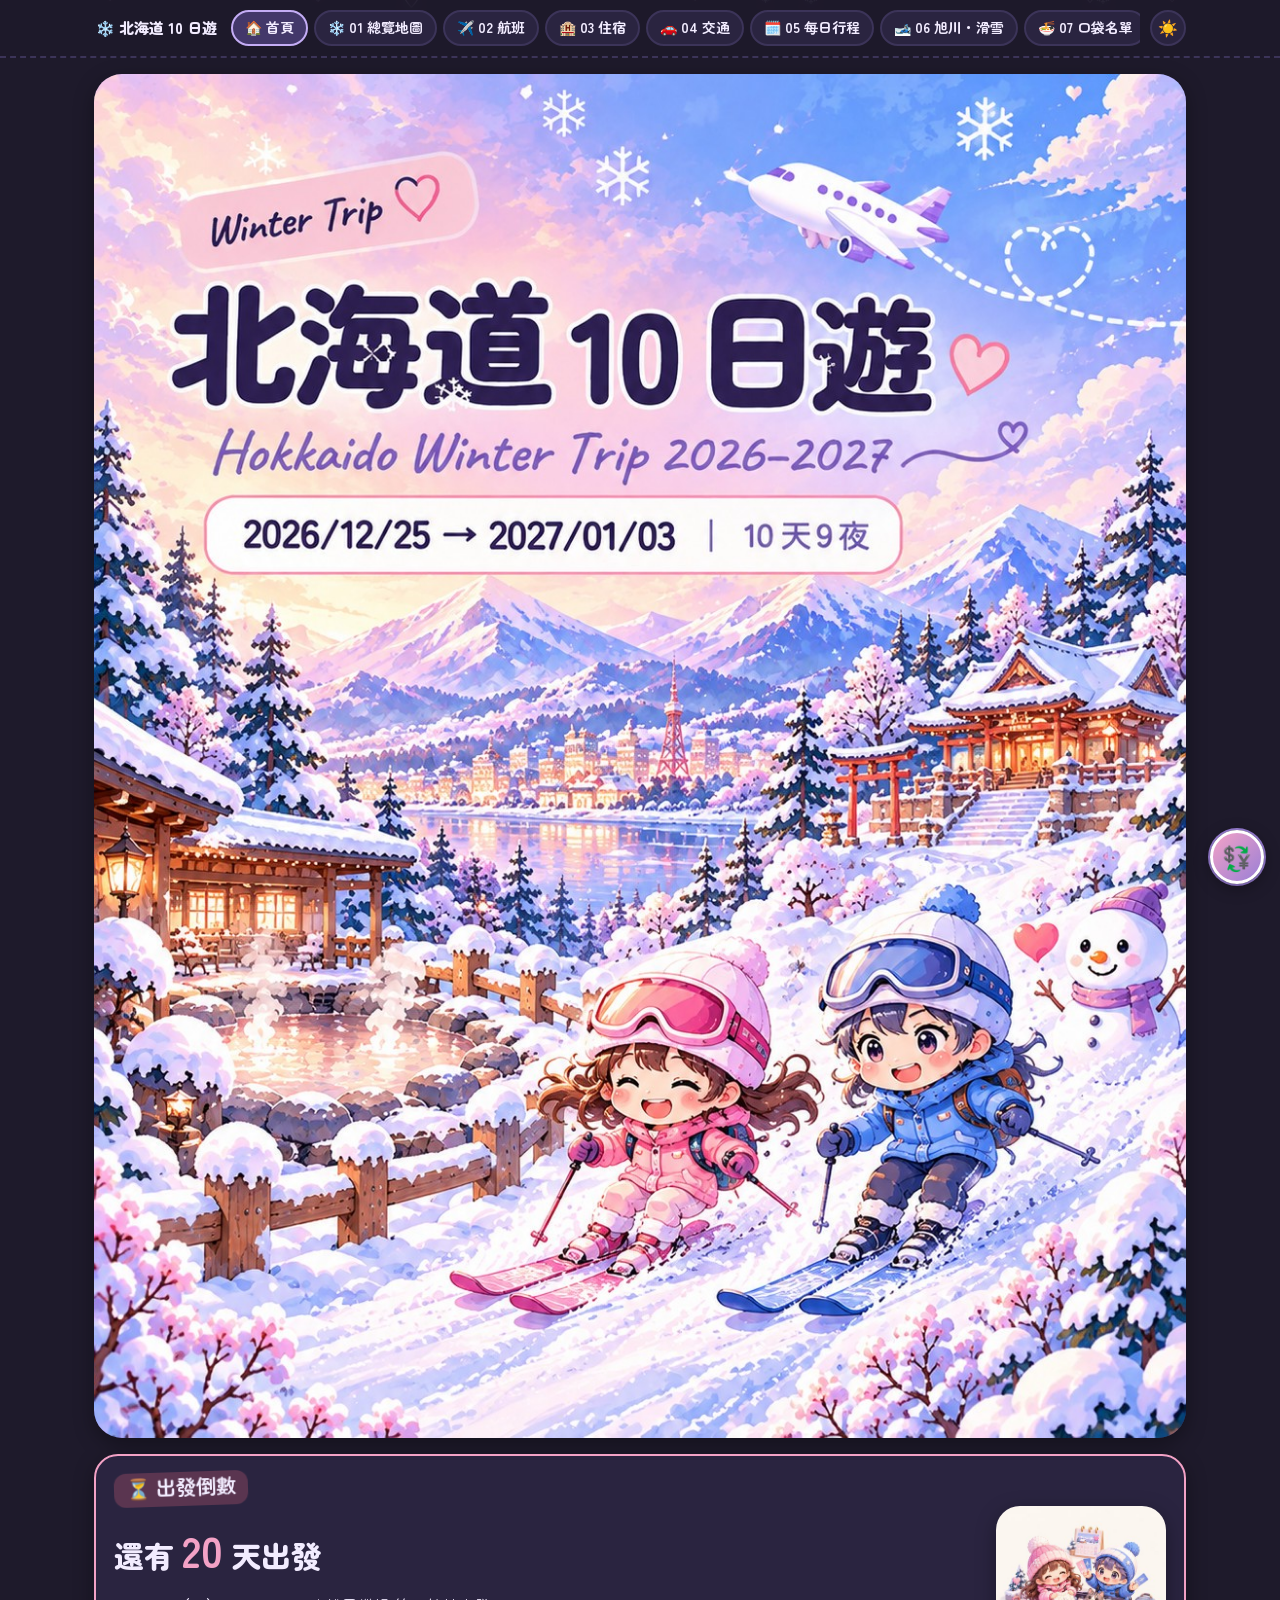
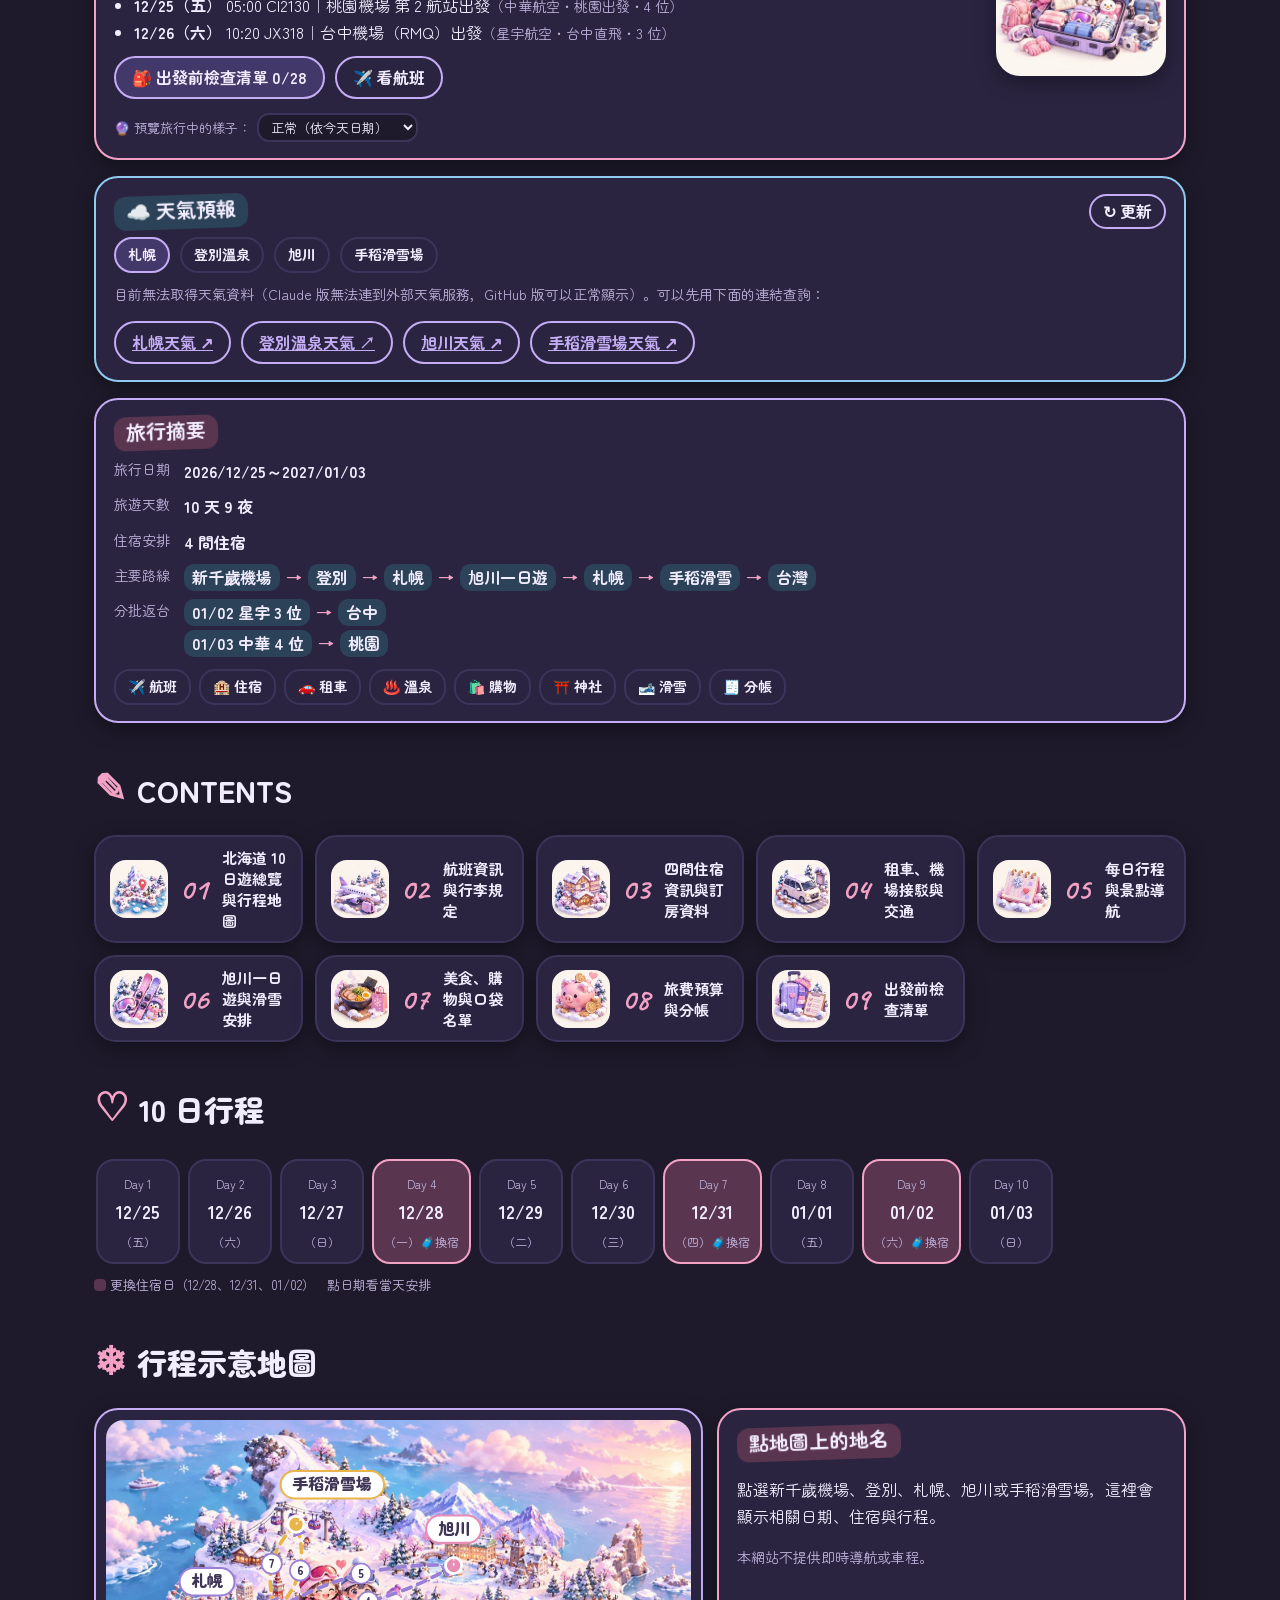
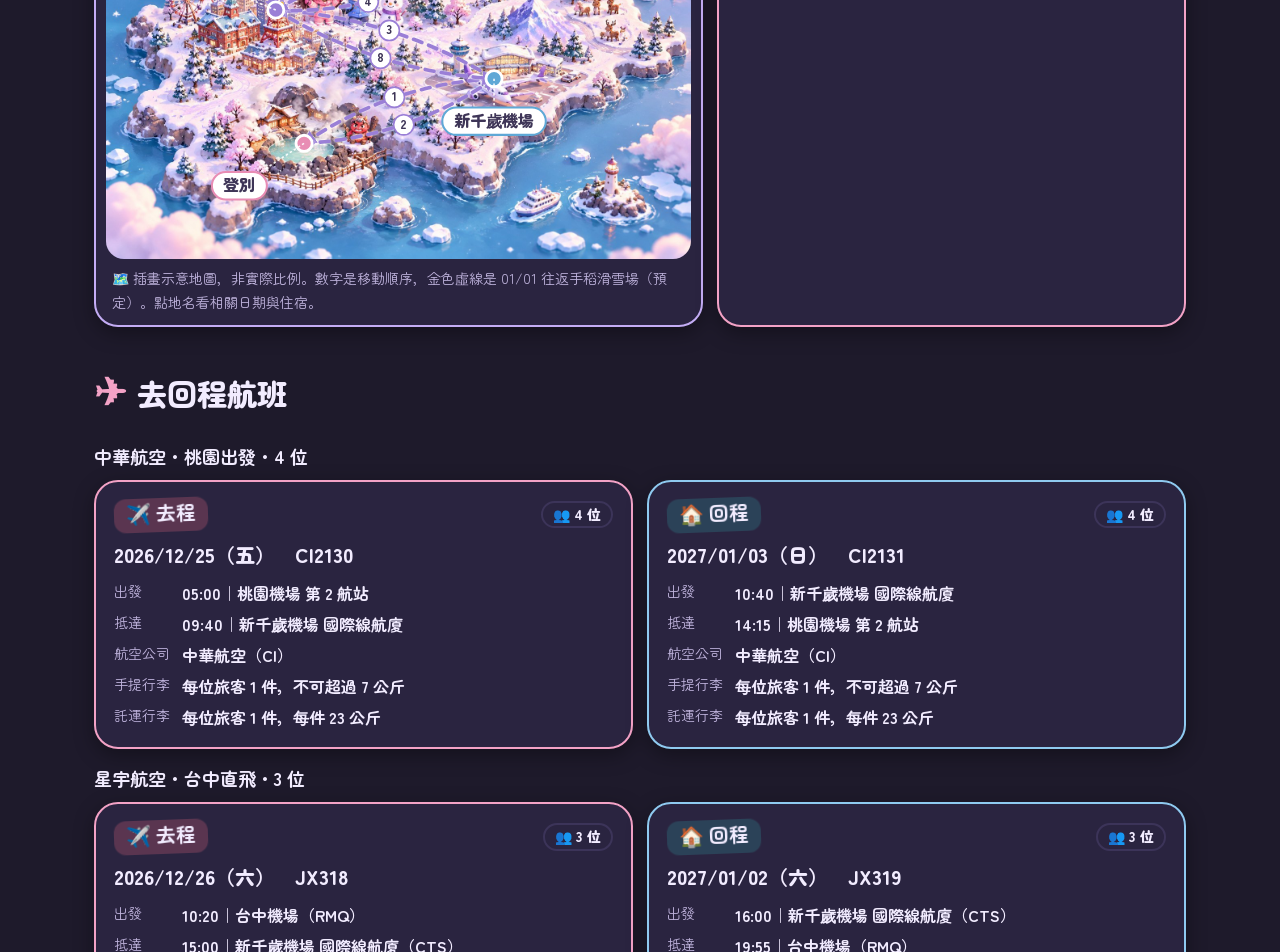
==== v2/index.html @ 9e9e522d "v2 拆檔：css/js/images/data 分離，畫面不變；sw.js 改為 3 秒逾時 Co-Authored-By: Claude Opus 5.5 <noreply@anthropic.c" ====
<!DOCTYPE html>
<html lang="zh-Hant">
<head>
<meta charset="UTF-8">
<meta name="robots" content="noindex, nofollow">
<meta name="theme-color" content="#9a7fd6">
<link rel="manifest" href="manifest.webmanifest">
<link rel="apple-touch-icon" href="icon-192.png">
<meta name="apple-mobile-web-app-capable" content="yes">
<meta name="apple-mobile-web-app-title" content="北海道10日遊">
<meta name="viewport" content="width=device-width, initial-scale=1, viewport-fit=cover">
<script>(function(){try{var n=new Date(),h=n.getHours(),d=new Date(n);if(h<6)d.setDate(d.getDate()-1);var p=d.toDateString()+((h>=6&&h<18)?"D":"N"),t=(h>=18||h<6)?"dark":"light",o=JSON.parse(localStorage.getItem("hk-theme")||"null");if(o&&o.p===p)t=o.t;document.documentElement.dataset.theme=t;}catch(e){}})();</script>
<title>❄️ 北海道 10 日遊｜Hokkaido Winter Trip 2026–2027</title>
<link rel="preconnect" href="https://fonts.googleapis.com">
<link rel="preconnect" href="https://fonts.gstatic.com" crossorigin>
<link href="https://fonts.googleapis.com/css2?family=Zen+Maru+Gothic:wght@400;500;700;900&family=Caveat:wght@600;700&display=swap" rel="stylesheet">
<link rel="stylesheet" href="css/style.css">
</head>
<body>
<div class="snow" id="snow" aria-hidden="true"></div>

<header class="top">
  <div class="top-in">
    <button class="brand" data-go="home" aria-label="回首頁">❄️ 北海道 10 日遊</button>
    <nav class="nav" id="nav" aria-label="章節"></nav>
    <button class="theme-t" id="themeT" aria-label="切換深淺色">🌙</button>
  </div>
</header>

<main class="wrap" id="app"></main>
<footer>❄️ Hokkaido Winter Trip 2026–2027 ・ 標示 <span class="tbd">待確認</span> 的資料尚未確定，請以訂位紀錄為準</footer>

<script type="module" src="js/main.js"></script>
</body>
</html>
---- v2/css/style.css ----
:root{
  --bg:#fbf6f1; --card:#fffdfa; --ink:#3e3557; --soft:#776d92; --line:#ecdff3;
  --pink:#f7cfe0; --pink-d:#e88db4; --lilac:#ddd0f6; --lilac-d:#9a7fd6;
  --ice:#d3ecfa; --ice-d:#5fa8d6; --cream:#fff6e6;
  --tbd-bg:#fff0c4; --tbd-ink:#8a5a00; --tbd-line:#e9c56a;
  --shadow:0 6px 20px rgba(154,127,214,.16);
  --hero1:#f9d6e6; --hero2:#e3d6fa; --hero3:#d6eefc;
  --snow:#ffffff;
  box-sizing:border-box;
  padding-top:env(safe-area-inset-top,0px);
  padding-bottom:env(safe-area-inset-bottom,0px);
}
@media (prefers-color-scheme: dark){
  :root:not([data-theme="light"]){
    --bg:#1e1a2b; --card:#2a2440; --ink:#f2ecff; --soft:#bfb3dc; --line:#3c3459;
    --pink:#5a3550; --pink-d:#f3a2c6; --lilac:#43386a; --lilac-d:#c4adf5;
    --ice:#2b4258; --ice-d:#8fcaf0; --cream:#332b45;
    --tbd-bg:#4a3a12; --tbd-ink:#ffd879; --tbd-line:#8a6d22;
    --shadow:0 6px 20px rgba(0,0,0,.35);
    --hero1:#4a2e48; --hero2:#3a3165; --hero3:#264259; --snow:#e8e4ff;
  }
}
:root[data-theme="dark"]{
  --bg:#1e1a2b; --card:#2a2440; --ink:#f2ecff; --soft:#bfb3dc; --line:#3c3459;
  --pink:#5a3550; --pink-d:#f3a2c6; --lilac:#43386a; --lilac-d:#c4adf5;
  --ice:#2b4258; --ice-d:#8fcaf0; --cream:#332b45;
  --tbd-bg:#4a3a12; --tbd-ink:#ffd879; --tbd-line:#8a6d22;
  --shadow:0 6px 20px rgba(0,0,0,.35);
  --hero1:#4a2e48; --hero2:#3a3165; --hero3:#264259; --snow:#e8e4ff;
}
*,*::before,*::after{box-sizing:inherit}
html{scroll-padding-top:calc(env(safe-area-inset-top,0px) + 70px);-webkit-text-size-adjust:100%}
body{margin:0;background:var(--bg);color:var(--ink);
  font-family:"Zen Maru Gothic","PingFang TC","Noto Sans TC","Microsoft JhengHei",sans-serif;
  font-size:16px;line-height:1.7}
img,svg{max-width:100%}
a{color:var(--lilac-d)}
button{font:inherit;color:inherit;cursor:pointer}
:focus-visible{outline:3px solid var(--ice-d);outline-offset:2px;border-radius:10px}

/* snow */
.snow{position:fixed;inset:0;pointer-events:none;overflow:hidden;z-index:0}
.snow i{position:absolute;top:-20px;color:var(--snow);opacity:.8;font-style:normal;
  animation:fall linear infinite;text-shadow:0 0 4px rgba(154,127,214,.4)}
@keyframes fall{to{transform:translateY(110vh) rotate(200deg)}}
@media (prefers-reduced-motion:reduce){.snow{display:none}}

/* top bar */
.top{position:sticky;top:env(safe-area-inset-top,0px);z-index:20;
  background:color-mix(in srgb,var(--bg) 88%,transparent);backdrop-filter:blur(8px);
  border-bottom:2px dashed var(--line)}
.top-in{max-width:1120px;margin:0 auto;padding:8px 14px;display:flex;align-items:center;gap:10px}
.brand{font-weight:900;white-space:nowrap;font-size:15px;border:0;background:none;padding:4px 2px}
.nav{display:flex;gap:6px;overflow-x:auto;scrollbar-width:none;flex:1;padding:2px}
.nav::-webkit-scrollbar{display:none}
.chip{border:2px solid var(--line);background:var(--card);border-radius:999px;padding:4px 12px;
  white-space:nowrap;font-size:14px;font-weight:700}
.chip[aria-current="page"]{background:var(--lilac);border-color:var(--lilac-d)}

.wrap{position:relative;z-index:1;max-width:1120px;margin:0 auto;padding:16px 14px 60px}

/* hero */
.hero{position:relative;border-radius:32px;overflow:hidden;
  background:linear-gradient(135deg,var(--hero1),var(--hero2) 55%,var(--hero3));
  padding:28px 22px 0;box-shadow:var(--shadow)}
.hero h1{margin:0;font-size:clamp(28px,6vw,52px);line-height:1.15;font-weight:900;letter-spacing:.02em}
.hero .en{font-family:Caveat,cursive;font-size:clamp(22px,4vw,34px);color:var(--lilac-d);display:block;margin-top:4px}
.dates{display:inline-flex;flex-wrap:wrap;gap:8px;align-items:center;margin:14px 0 6px;
  background:var(--card);border-radius:18px;padding:8px 14px;font-weight:900;font-size:clamp(17px,3.4vw,22px);
  border:2px solid var(--pink-d)}
.dates small{font-weight:500;font-size:14px;color:var(--soft)}
.hero-art{display:flex;align-items:flex-end;justify-content:space-between;gap:10px;margin-top:6px}
.hero-art .mtn{flex:1;min-width:0}
.hero-art .kids{width:min(230px,42%);flex:none}

/* text bits */
.hand{font-family:Caveat,"Zen Maru Gothic",cursive;font-weight:700}
.tag{display:inline-block;font-family:Caveat,"Zen Maru Gothic",cursive;font-weight:700;font-size:20px;
  background:var(--pink);padding:0 12px;border-radius:12px;transform:rotate(-2deg)}
.tag.ice{background:var(--ice)} .tag.lilac{background:var(--lilac)}
h2.sec{display:flex;align-items:center;gap:10px;font-size:clamp(22px,4vw,30px);margin:34px 0 12px;font-weight:900}
h2.sec .no{font-family:Caveat,cursive;font-size:1.3em;color:var(--pink-d)}
h3{margin:0 0 6px;font-size:18px}
.muted{color:var(--soft);font-size:14px}
.tbd{display:inline-block;background:var(--tbd-bg);color:var(--tbd-ink);border:1.5px dashed var(--tbd-line);
  border-radius:999px;padding:0 9px;font-size:.86em;font-weight:700;white-space:nowrap;line-height:1.6}
.tbd::before{content:"⏳ "}
.ok{display:inline-block;background:var(--ice);border-radius:999px;padding:0 9px;font-size:.86em;font-weight:700}

/* cards */
.card{background:var(--card);border:2px solid var(--line);border-radius:24px;padding:16px 18px;box-shadow:var(--shadow)}
.card.pink{border-color:var(--pink-d)} .card.ice{border-color:var(--ice-d)} .card.lilac{border-color:var(--lilac-d)}
.grid{display:grid;gap:14px;grid-template-columns:repeat(auto-fit,minmax(250px,1fr))}
.grid2{display:grid;gap:14px;grid-template-columns:repeat(auto-fit,minmax(300px,1fr))}
dl.kv{display:grid;grid-template-columns:auto 1fr;gap:4px 12px;margin:8px 0 0}
dl.kv dt{color:var(--soft);font-size:14px;white-space:nowrap}
dl.kv dd{margin:0;font-weight:700;min-width:0;overflow-wrap:anywhere}
.big{font-size:20px;font-weight:900}

/* day strip */
.strip{display:flex;gap:8px;overflow-x:auto;padding:4px 2px 10px;scrollbar-width:thin}
.daybtn{flex:none;min-width:84px;border:2px solid var(--line);background:var(--card);border-radius:18px;padding:8px 10px;text-align:center}
.daybtn b{display:block;font-size:18px}
.daybtn span{font-size:12px;color:var(--soft)}
.daybtn.move{border-color:var(--pink-d);background:var(--pink)}
.daybtn[aria-pressed="true"]{outline:3px solid var(--lilac-d);background:var(--lilac)}
.legend{display:flex;flex-wrap:wrap;gap:12px;font-size:13px;color:var(--soft)}
.legend i{display:inline-block;width:12px;height:12px;border-radius:4px;vertical-align:-1px;margin-right:4px}

/* map */
.mapbox{display:grid;gap:14px;grid-template-columns:minmax(0,1.3fr) minmax(0,1fr)}
@media (max-width:760px){.mapbox{grid-template-columns:1fr}}
.map svg{width:100%;height:auto;display:block}
.pt{cursor:pointer}
.pt circle.dot{transition:r .15s}
.pt:hover circle.dot,.pt.on circle.dot{r:11}
.pt text{font-family:"Zen Maru Gothic",sans-serif;font-weight:900;font-size:14px;fill:var(--ink);paint-order:stroke;stroke:var(--card);stroke-width:4px}

/* swap (change hotel) */
.swap{display:grid;grid-template-columns:1fr auto 1fr;gap:10px;align-items:stretch}
.swap .arrow{align-self:center;font-size:26px;color:var(--pink-d);font-weight:900}
@media (max-width:620px){.swap{grid-template-columns:1fr}.swap .arrow{transform:rotate(90deg);justify-self:center}}
.out{background:var(--pink)!important} .in{background:var(--ice)!important}
.flag{display:inline-block;background:var(--pink-d);color:#fff;border-radius:10px;padding:0 10px;font-weight:900;font-size:14px}

/* contents */
.toc{display:grid;gap:12px;grid-template-columns:repeat(auto-fit,minmax(200px,1fr))}
.toc button{text-align:left;border:2px solid var(--line);background:var(--card);border-radius:22px;padding:14px 16px;
  display:flex;gap:12px;align-items:center;box-shadow:var(--shadow)}
.toc button:hover{border-color:var(--lilac-d)}
.toc .n{font-family:Caveat,cursive;font-size:34px;line-height:1;color:var(--pink-d);font-weight:700;min-width:36px}
.toc .t{font-weight:700;font-size:15px;line-height:1.4}

/* table */
.tbl{overflow-x:auto;border-radius:18px;border:2px solid var(--line);background:var(--card)}
table{border-collapse:collapse;width:100%;min-width:560px;font-size:15px}
th,td{padding:10px 12px;text-align:left;border-bottom:1px dashed var(--line);vertical-align:top}
th{background:var(--lilac);font-weight:900;white-space:nowrap}
tr:last-child td{border-bottom:0}

/* forms */
input[type=number],input[type=text]{font:inherit;color:var(--ink);background:var(--bg);border:2px solid var(--line);border-radius:12px;padding:6px 10px;width:100%}
.btn{border:2px solid var(--lilac-d);background:var(--lilac);border-radius:999px;padding:6px 16px;font-weight:700}
.btn[disabled]{opacity:.55;cursor:not-allowed}
.btn.ghost{background:var(--card)}
.check{display:flex;gap:10px;align-items:flex-start;padding:8px 4px;border-bottom:1px dashed var(--line)}
.check input{width:20px;height:20px;margin-top:4px;accent-color:var(--pink-d);flex:none}
.check.done span{text-decoration:line-through;color:var(--soft)}
.bar{height:12px;border-radius:999px;background:var(--line);overflow:hidden}
.bar i{display:block;height:100%;background:linear-gradient(90deg,var(--pink-d),var(--lilac-d))}

.note{background:var(--cream);border:2px dashed var(--tbd-line);border-radius:18px;padding:12px 14px;font-size:15px}
.row{display:flex;gap:10px;flex-wrap:wrap;align-items:center}
.pager{display:flex;justify-content:space-between;gap:10px;margin-top:16px}
ul.clean{margin:6px 0 0;padding-left:20px}
footer{position:relative;z-index:1;text-align:center;color:var(--soft);font-size:13px;padding:10px 14px 30px}
.theme-t{border:2px solid var(--line);background:var(--card);border-radius:999px;width:36px;height:36px;flex:none}

/* v2 cover */
.cover{margin:0;border-radius:28px;overflow:hidden;box-shadow:var(--shadow);background:var(--hero2)}
.cover img{display:block;width:100%;height:auto}
@media (max-width:699px){.cover{max-width:560px;margin:0 auto}}
.summary{margin-top:16px}
.summary dl.kv{grid-template-columns:auto 1fr;gap:8px 14px}
.route{display:flex;flex-wrap:wrap;align-items:center;gap:4px 6px}
.route b{background:var(--ice);border-radius:10px;padding:0 8px;font-weight:700;white-space:nowrap}
.route i{font-style:normal;color:var(--pink-d);font-weight:900}
.icons{display:flex;flex-wrap:wrap;gap:8px;margin-top:12px}
.icons button{border:2px solid var(--line);background:var(--card);border-radius:16px;padding:4px 12px;font-size:14px;font-weight:700}
.icons button:hover{border-color:var(--pink-d)}
.warn{background:var(--tbd-bg);color:var(--tbd-ink);border:1.5px dashed var(--tbd-line);border-radius:14px;padding:8px 12px;font-size:14px;margin-top:10px}
.perk{background:var(--cream);border-radius:14px;padding:8px 12px;margin-top:10px;font-size:14px}
.perk ul{margin:2px 0 0;padding-left:18px}
.pk-tags{display:flex;flex-wrap:wrap;gap:6px;margin:6px 0}
.pk-tags span{background:var(--lilac);border-radius:999px;padding:0 10px;font-size:13px;font-weight:700}
textarea{font:inherit;color:var(--ink);background:var(--bg);border:2px solid var(--line);border-radius:12px;padding:6px 10px;width:100%;min-height:64px;resize:vertical}
.mine{margin-top:10px;font-size:14px}
.mine summary{cursor:pointer;font-weight:700;color:var(--lilac-d)}
.stars{display:flex;gap:8px;flex-wrap:wrap;margin-top:8px}
.stars label{display:flex;gap:6px;align-items:center;font-size:14px;font-weight:700;background:var(--bg);border-radius:999px;padding:2px 10px;border:2px solid var(--line)}
.stars input{accent-color:var(--pink-d)}
.cand{display:flex;justify-content:space-between;gap:8px;align-items:center;padding:6px 0;border-bottom:1px dashed var(--line)}
.plan{margin:6px 0 0;padding-left:20px}
.plan li{margin:2px 0}
.cat-h{display:flex;align-items:center;gap:8px;margin:22px 0 10px;font-size:20px;font-weight:900}


/* v4 chapter 03 layout */
.stay-tl{overflow-x:auto;margin:0 0 16px}
.stay-tl .tl{display:grid;grid-template-columns:repeat(9,minmax(52px,1fr));gap:4px;min-width:500px}
.tl button{border:0;border-radius:12px;padding:6px 8px;font-weight:700;font-size:13px;text-align:left;line-height:1.35}
.tl .x{background:transparent;border:2px dashed var(--pink-d);font-size:12px;padding:3px 8px}
.tl small{font-size:11px;color:var(--soft);text-align:center}
.c1{background:var(--pink)} .c2{background:var(--ice)} .c3{background:var(--lilac)} .c4{background:var(--cream);outline:2px solid var(--line)}
.hwide{display:grid;gap:18px;grid-template-columns:minmax(0,1fr) minmax(0,1.75fr);align-items:start}
@media (max-width:860px){.hwide{grid-template-columns:1fr}}
.hw-books{display:grid;gap:12px;grid-template-columns:1fr 1fr}
@media (max-width:560px){.hw-books{grid-template-columns:1fr}}
.tix{border:2px dashed var(--pink-d);border-radius:18px;padding:12px 14px;background:var(--bg)}
.tix.b2{border-color:var(--ice-d)}
.tix .lb{font-weight:900;font-size:15px}
.hrow{display:grid;gap:14px;grid-template-columns:1fr;margin-top:14px}
@media (min-width:760px){.hrow{grid-template-columns:repeat(3,minmax(0,1fr))}}
.hcard{display:flex;flex-direction:column}
.hcard .mapgo{margin-top:auto;padding-top:12px}
.htop{display:flex;justify-content:space-between;align-items:center;gap:8px}
.nights{background:var(--card);border:2px solid var(--line);border-radius:999px;padding:0 10px;font-weight:900;font-size:14px;white-space:nowrap}
.hdates{display:grid;grid-template-columns:1fr auto 1fr;gap:6px;align-items:center;margin:10px 0 0;background:var(--bg);border-radius:14px;padding:8px 10px}
.hdates div{display:flex;flex-direction:column;line-height:1.35}
.hdates small{font-size:12px;color:var(--soft)} .hdates b{font-size:17px} .hdates span{font-size:13px}
.hdates .ar{color:var(--pink-d);font-weight:900;font-size:18px}
.stats{display:grid;grid-template-columns:1.25fr .7fr 1.15fr;gap:6px;margin-top:8px}
.stats div{background:var(--bg);border-radius:12px;padding:6px 8px;line-height:1.3;min-width:0}
.stats small{display:block;font-size:12px;color:var(--soft)} .stats b{font-size:15px;overflow-wrap:anywhere}
.addr{font-size:14px;margin:10px 0 0;overflow-wrap:anywhere}
.caution{background:var(--ice);border:1.5px dashed var(--ice-d);border-radius:14px;padding:8px 12px;font-size:14px;margin-top:10px;font-weight:700}

#toast{position:fixed;left:50%;bottom:calc(20px + env(safe-area-inset-bottom,0px));transform:translate(-50%,20px);opacity:0;pointer-events:none;
  background:var(--ink);color:var(--bg);padding:8px 16px;border-radius:999px;font-weight:700;font-size:14px;transition:.25s;z-index:50}
#toast.show{opacity:1;transform:translate(-50%,0)}
.pk-form{display:grid;gap:10px;grid-template-columns:repeat(3,minmax(0,1fr));margin-top:10px}
.pk-form label{display:flex;flex-direction:column;gap:4px;font-size:14px;font-weight:700}
.pk-form .full{grid-column:1/-1}
@media (max-width:640px){.pk-form{grid-template-columns:1fr}}
select{font:inherit;color:var(--ink);background:var(--bg);border:2px solid var(--line);border-radius:12px;padding:6px 10px;width:100%}
.pk-grid{grid-template-columns:repeat(auto-fill,minmax(250px,1fr))}

.pk-sub{font-weight:900;font-size:15px;margin-top:4px}
.pk-tr{border:2px dashed var(--line);border-radius:14px;padding:8px 12px;display:flex;flex-wrap:wrap;gap:6px 12px;margin:0}
.pk-tr legend{font-weight:700;font-size:14px;padding:0 6px}
.pk-tr label{flex-direction:row!important;align-items:center;gap:4px!important;font-weight:500!important}
.pk-tr input{accent-color:var(--lilac-d);width:auto}
.pk-extra-row{display:grid;grid-template-columns:1fr 1.6fr auto;gap:6px;margin-top:6px}
@media (max-width:560px){.pk-extra-row{grid-template-columns:1fr auto}.pk-extra-row [data-xv]{grid-column:1/2}}
.tag{white-space:nowrap}
.htop{flex-wrap:wrap}

.wrap{padding-bottom:100px}
.today-card{margin-top:16px}
.today-big{font-size:clamp(22px,5vw,30px);font-weight:900;margin:8px 0 4px}
.today-big b{color:var(--pink-d);font-size:1.4em}
.preview-sel{display:flex;flex-wrap:wrap;gap:6px;align-items:center;margin-top:14px;font-size:13px;color:var(--soft)}
.preview-sel select{width:auto;font-size:13px;padding:2px 8px}
.daybtn{position:relative}
.daybtn.is-today{border-color:var(--lilac-d);box-shadow:0 0 0 3px var(--lilac)}
.tdy{position:absolute;top:-9px;left:50%;transform:translateX(-50%);background:var(--lilac-d);color:#fff;font-style:normal;font-size:11px;font-weight:900;border-radius:999px;padding:0 8px;white-space:nowrap}
.today-chip{background:var(--pink);border-color:var(--pink-d)}
.fx-fab{position:fixed;right:16px;bottom:calc(16px + env(safe-area-inset-bottom,0px));z-index:40;width:54px;height:54px;border-radius:50%;
  border:3px solid #fff;background:linear-gradient(135deg,#f3a2c6,#9a7fd6);font-size:24px;box-shadow:0 4px 16px rgba(0,0,0,.35),0 0 0 2px #9a7fd6}
.fx-panel{position:fixed;right:16px;bottom:calc(80px + env(safe-area-inset-bottom,0px));z-index:41;width:min(340px,calc(100vw - 32px));
  max-height:calc(100vh - 140px);overflow:auto;background:var(--card);border:2px solid var(--lilac-d);border-radius:22px;padding:14px 16px;box-shadow:0 10px 30px rgba(0,0,0,.2)}
.fx-panel[hidden]{display:none}
.fx-row{display:grid;grid-template-columns:auto 1fr auto;gap:8px;align-items:center;font-weight:700;font-size:14px;margin-top:8px}
.fx-row input{font-size:18px}
.fx-quick{display:grid;grid-template-columns:repeat(2,1fr);gap:6px;margin-top:12px}
.fx-quick button{border:2px solid var(--line);background:var(--bg);border-radius:12px;padding:6px;font-size:13px;line-height:1.35}
.fx-quick b{color:var(--pink-d)}
.fx-quick p{grid-column:1/-1}

.imap{position:relative;border-radius:18px;overflow:hidden;line-height:0}
.imap img{display:block;width:100%;height:auto}
.imap svg{position:absolute;inset:0;width:100%;height:100%}
.rt{fill:none;stroke:#9a7fd6;stroke-width:9;stroke-linecap:round;stroke-dasharray:22 18;animation:flow 1.6s linear infinite;filter:drop-shadow(0 0 3px #fff)}
.rt-tbd{stroke:#e9b44a}
@keyframes flow{to{stroke-dashoffset:-40}}
.rt-n{font:900 30px "Zen Maru Gothic",sans-serif;fill:#3e3557}
.pt .pill-t{stroke:none;font:900 40px "Zen Maru Gothic","PingFang TC",sans-serif;fill:#3e3557}
.pt .tdy-t{stroke:none;font:900 28px "Zen Maru Gothic",sans-serif;fill:#fff}
.pt{cursor:pointer}
.pt .dot{transition:r .15s}
.pt:hover .dot,.pt.on .dot{r:28}
.pt.on .pill{stroke-width:9}
.pulse{animation:pulse 1.6s ease-out infinite;transform-box:fill-box;transform-origin:center}
@keyframes pulse{0%{opacity:1;transform:scale(.8)}100%{opacity:0;transform:scale(2)}}
@media (prefers-reduced-motion:reduce){.rt,.pulse{animation:none}}
.pt:focus{outline:none}
.pt:focus-visible .pill{stroke:#3e3557;stroke-width:9}
.split{font-size:13px;color:var(--soft);margin-top:3px}
.split-box{margin-top:10px;background:var(--cream);border-radius:14px;padding:8px 12px;font-weight:700;font-size:14px;display:grid;gap:4px}
.pk-tags .pk-city{background:var(--pink);color:var(--ink)}
.pk-tags .pk-venue{background:var(--cream);border:1.5px solid var(--line)}
.pk-tags .v-室內{background:var(--ice)} .pk-tags .v-戶外{background:#dff3e4} .pk-tags .v-園區{background:var(--lilac)}
@media (prefers-color-scheme: dark){:root:not([data-theme="light"]) .pk-tags .v-戶外{background:#2f4a38}}
:root[data-theme="dark"] .pk-tags .v-戶外{background:#2f4a38}
.h-head{display:flex;align-items:center;gap:12px;margin-top:8px}
.hotel-pic{width:92px;height:92px;flex:none;border-radius:20px;object-fit:cover;background:#fbf6f1;border:2px solid var(--line);box-shadow:var(--shadow)}
.hotel-pic.big{width:120px;height:120px;border-radius:24px}
.hotel-pic.sm{width:60px;height:60px;border-radius:14px}
.line-box{display:flex;gap:12px;align-items:flex-start}
.line-qr{width:110px;height:auto;flex:none;border-radius:10px;background:#fff;padding:6px;border:2px solid var(--line);cursor:zoom-in;transition:width .2s}
.line-qr.zoom{width:240px;cursor:zoom-out}
@media (max-width:480px){.line-box{flex-direction:column}.line-qr.zoom{width:100%;max-width:280px}}
.cp{border:1.5px solid var(--lilac-d);background:var(--card);color:var(--lilac-d);border-radius:999px;font-size:12px;font-weight:700;padding:0 8px;margin-left:4px;vertical-align:middle}
.vjw td{vertical-align:middle}
.vjw-kv{gap:8px 12px}
.vjw-kv dt{padding-top:2px}
@media (max-width:600px){
  .tbl.stack table{min-width:0}
  .tbl.stack thead{display:none}
  .tbl.stack tr{display:block;padding:10px 12px;border-bottom:1px dashed var(--line)}
  .tbl.stack tr:last-child{border-bottom:0}
  .tbl.stack td,.tbl.stack tbody th{display:flex;gap:10px;padding:2px 0;border:0;background:none;text-align:left;white-space:normal}
  .tbl.stack td::before,.tbl.stack tbody th::before{content:attr(data-label);flex:none;width:72px;color:var(--soft);font-size:13px;font-weight:500}
  .tbl.stack td:first-child,.tbl.stack tbody th:first-child{font-weight:900;font-size:15px;padding-bottom:4px}
  .tbl.stack td:first-child::before,.tbl.stack tbody th:first-child::before{display:none}
  .tbl.stack td:empty,.tbl.stack tbody th:empty{display:none}
  .tbl.stack tbody tr:has(th){background:var(--lilac)}
  .fx-fab{width:46px;height:46px;font-size:20px;opacity:.92}
}
.sec-ic{width:52px;height:52px;border-radius:14px;object-fit:cover;flex:none;box-shadow:var(--shadow)}
.toc-ic{width:58px;height:58px;border-radius:16px;object-fit:cover;flex:none}
.toc button{padding:10px 14px}
.toc .n{min-width:30px;font-size:30px}
.today-wrap{display:flex;gap:16px;align-items:flex-start}
.today-body{flex:1;min-width:0}
.mascot{width:170px;height:170px;flex:none;border-radius:24px;object-fit:cover;order:2;box-shadow:var(--shadow)}
@media (max-width:640px){.today-wrap{flex-direction:column;align-items:center}.mascot{order:0;width:190px;height:190px}.today-body{width:100%}}
.pk-note{margin:8px 0 0;white-space:pre-line}
.pk-note.clamp{display:-webkit-box;-webkit-line-clamp:2;-webkit-box-orient:vertical;overflow:hidden;white-space:normal}
.pk-more{padding:6px 12px}
details.fold{margin-top:12px;background:var(--card);border:2px solid var(--line);border-radius:20px;box-shadow:var(--shadow)}
details.fold>summary{list-style:none;cursor:pointer;padding:14px 18px;font-weight:900;font-size:17px;display:flex;justify-content:space-between;align-items:center;gap:10px}
details.fold>summary::-webkit-details-marker{display:none}
.fold-ar{color:var(--lilac-d);transition:transform .2s}
details.fold[open] .fold-ar{transform:rotate(180deg)}
details.fold[open]>summary{border-bottom:2px dashed var(--line)}
.fold-body{padding:14px}

.drv-btn{background:var(--pink);border-color:var(--pink-d)}
#drvOverlay{position:fixed;inset:0;z-index:100;background:#fffdf8;display:flex;align-items:center;justify-content:center;padding:calc(20px + env(safe-area-inset-top,0px)) 16px calc(20px + env(safe-area-inset-bottom,0px));overflow:auto}
#drvOverlay[hidden]{display:none}
.drv-card{width:min(720px,100%);color:#1d1830;text-align:center;font-family:"Hiragino Sans","Yu Gothic","Noto Sans JP","Zen Maru Gothic",sans-serif}
.drv-zh{font-size:14px;color:#776d92;margin-bottom:14px}
.drv-ask{font-size:clamp(22px,5vw,30px);font-weight:700;margin-bottom:14px}
.drv-name{font-size:clamp(30px,8vw,52px);font-weight:900;line-height:1.25;margin-bottom:8px;word-break:keep-all;overflow-wrap:anywhere}
.drv-sub{font-size:clamp(16px,4vw,22px);color:#5a5070;margin-bottom:16px}
.drv-addr{font-size:clamp(24px,6.5vw,40px);font-weight:900;line-height:1.4;background:#fff3d6;border:3px solid #e9b44a;border-radius:20px;padding:14px 16px;margin:0 auto 14px}
.drv-tel{font-size:clamp(22px,5.5vw,32px);font-weight:900;letter-spacing:.03em}
.drv-tel span{display:block;font-size:14px;font-weight:500;color:#776d92;letter-spacing:0}
.drv-actions{display:flex;gap:10px;justify-content:center;flex-wrap:wrap;margin-top:22px}
.drv-actions .btn{color:#3e3557}
.wx-now{display:flex;align-items:center;gap:12px;flex-wrap:wrap;margin-top:10px}
.wx-big{font-size:46px;line-height:1}
.wx-temp{font-size:30px;font-weight:900}
.wx-sun{margin-left:auto;font-size:14px}
.wx-strip{display:flex;gap:8px;overflow-x:auto;padding:10px 2px 4px}
.wx-day{flex:none;min-width:86px;background:var(--bg);border:2px solid var(--line);border-radius:16px;padding:8px;text-align:center;display:flex;flex-direction:column;gap:2px;font-size:13px}
.wx-ic{font-size:26px}
.wx-t .hi{color:#e05a7a;font-weight:900} .wx-t .lo{color:var(--ice-d);font-weight:900}
#netBar{position:fixed;left:0;right:0;top:0;z-index:60;background:#3e3557;color:#fff;text-align:center;font-size:13px;font-weight:700;padding:calc(6px + env(safe-area-inset-top,0px)) 10px 6px}
#netBar[hidden]{display:none}
#drvOverlay{--bg:#fbf6f1;--card:#fffdfa;--ink:#3e3557;--soft:#776d92;--line:#ecdff3;--lilac:#ddd0f6;--lilac-d:#9a7fd6;--pink:#f7cfe0;--pink-d:#e88db4;color:#3e3557;color-scheme:light}
#drvOverlay .btn{color:#3e3557;background:#ddd0f6;border-color:#9a7fd6;font-size:17px;padding:10px 20px}
#drvOverlay .btn.ghost{background:#fff}
.nobr{white-space:nowrap}
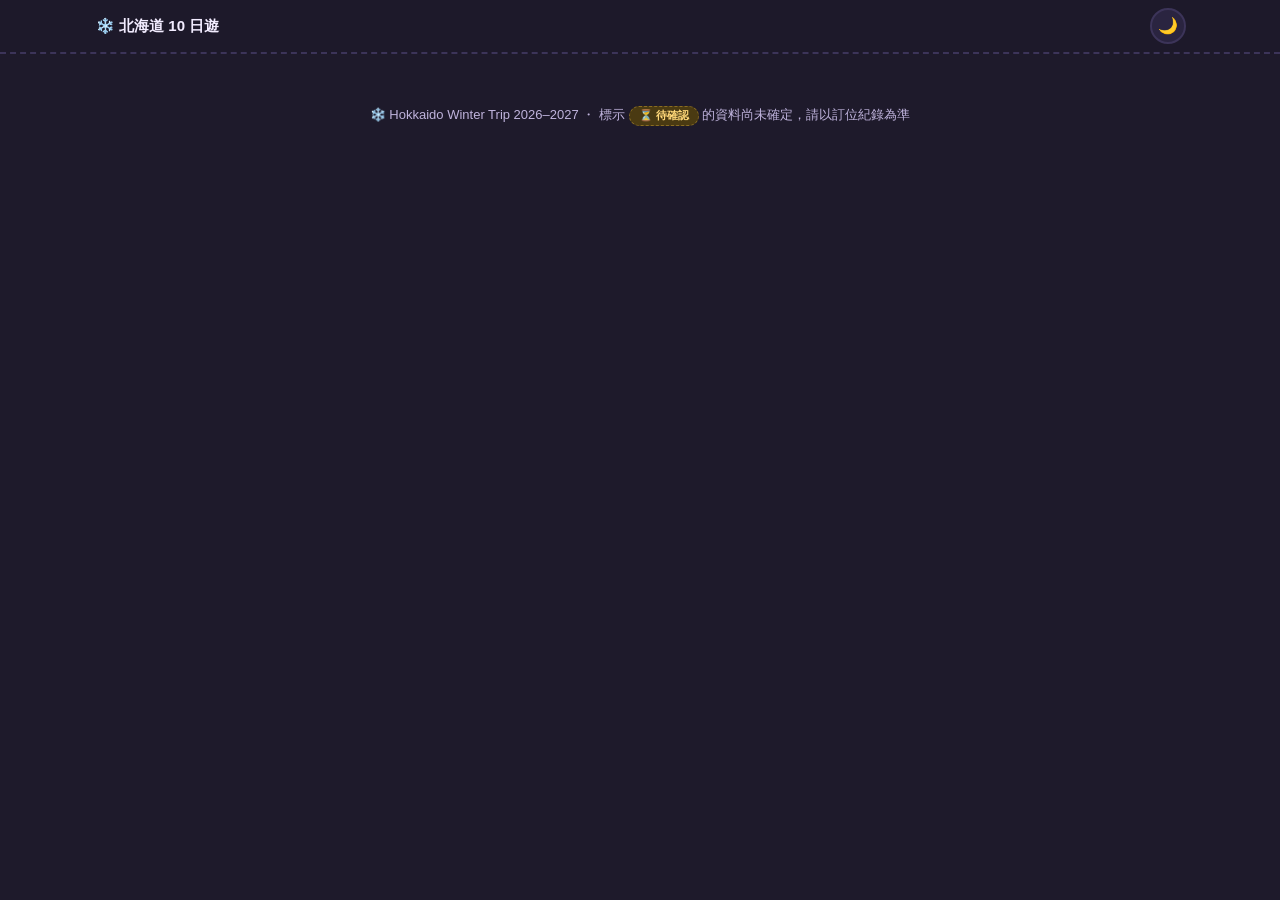
==== commit de5097da: "正式切換：v2 搬到根目錄成為正式網址，/v2/ 改為轉址並解除舊離線功能，快照路徑同步更新 Co-Authored-By: Claude Opus 5.5 <noreply@anthropic.co" ====
--- a/v2/index.html
+++ b/v2/index.html
@@ -1,35 +1,25 @@
-<!DOCTYPE html>
+<!doctype html>
 <html lang="zh-Hant">
 <head>
-<meta charset="UTF-8">
-<meta name="robots" content="noindex, nofollow">
-<meta name="theme-color" content="#9a7fd6">
-<link rel="manifest" href="manifest.webmanifest">
-<link rel="apple-touch-icon" href="icon-192.png">
-<meta name="apple-mobile-web-app-capable" content="yes">
-<meta name="apple-mobile-web-app-title" content="北海道10日遊">
-<meta name="viewport" content="width=device-width, initial-scale=1, viewport-fit=cover">
-<script>(function(){try{var n=new Date(),h=n.getHours(),d=new Date(n);if(h<6)d.setDate(d.getDate()-1);var p=d.toDateString()+((h>=6&&h<18)?"D":"N"),t=(h>=18||h<6)?"dark":"light",o=JSON.parse(localStorage.getItem("hk-theme")||"null");if(o&&o.p===p)t=o.t;document.documentElement.dataset.theme=t;}catch(e){}})();</script>
-<title>❄️ 北海道 10 日遊｜Hokkaido Winter Trip 2026–2027</title>
-<link rel="preconnect" href="https://fonts.googleapis.com">
-<link rel="preconnect" href="https://fonts.gstatic.com" crossorigin>
-<link href="https://fonts.googleapis.com/css2?family=Zen+Maru+Gothic:wght@400;500;700;900&family=Caveat:wght@600;700&display=swap" rel="stylesheet">
-<link rel="stylesheet" href="css/style.css">
+<meta charset="utf-8">
+<meta name="viewport" content="width=device-width,initial-scale=1">
+<meta name="robots" content="noindex">
+<title>北海道 10 日遊｜已搬到正式網址</title>
+<meta http-equiv="refresh" content="2;url=../">
+<script>
+/* /v2/ 已搬到正式網址：解除舊的 /v2/ 離線功能後轉過去，保留 #/章節 */
+(function(){
+  var go = function(){ location.replace("../" + location.hash); };
+  var t = setTimeout(go, 1500);
+  if (!("serviceWorker" in navigator)) { clearTimeout(t); go(); return; }
+  navigator.serviceWorker.getRegistrations().then(function(rs){
+    return Promise.all(rs.filter(function(r){ return /\/v2\/$/.test(r.scope); }).map(function(r){ return r.unregister(); }));
+  }).catch(function(){}).then(function(){ clearTimeout(t); go(); });
+})();
+</script>
+<style>body{margin:0;min-height:100vh;display:flex;align-items:center;justify-content:center;font-family:system-ui,sans-serif;background:#fbf6f1;color:#5a4a6a;text-align:center}a{color:#9a7fd6}</style>
 </head>
 <body>
-<div class="snow" id="snow" aria-hidden="true"></div>
-
-<header class="top">
-  <div class="top-in">
-    <button class="brand" data-go="home" aria-label="回首頁">❄️ 北海道 10 日遊</button>
-    <nav class="nav" id="nav" aria-label="章節"></nav>
-    <button class="theme-t" id="themeT" aria-label="切換深淺色">🌙</button>
-  </div>
-</header>
-
-<main class="wrap" id="app"></main>
-<footer>❄️ Hokkaido Winter Trip 2026–2027 ・ 標示 <span class="tbd">待確認</span> 的資料尚未確定，請以訂位紀錄為準</footer>
-
-<script type="module" src="js/main.js"></script>
+<p>網站已搬到正式網址，正在帶你過去…<br><a href="../">沒有自動跳轉請點這裡</a></p>
 </body>
 </html>
